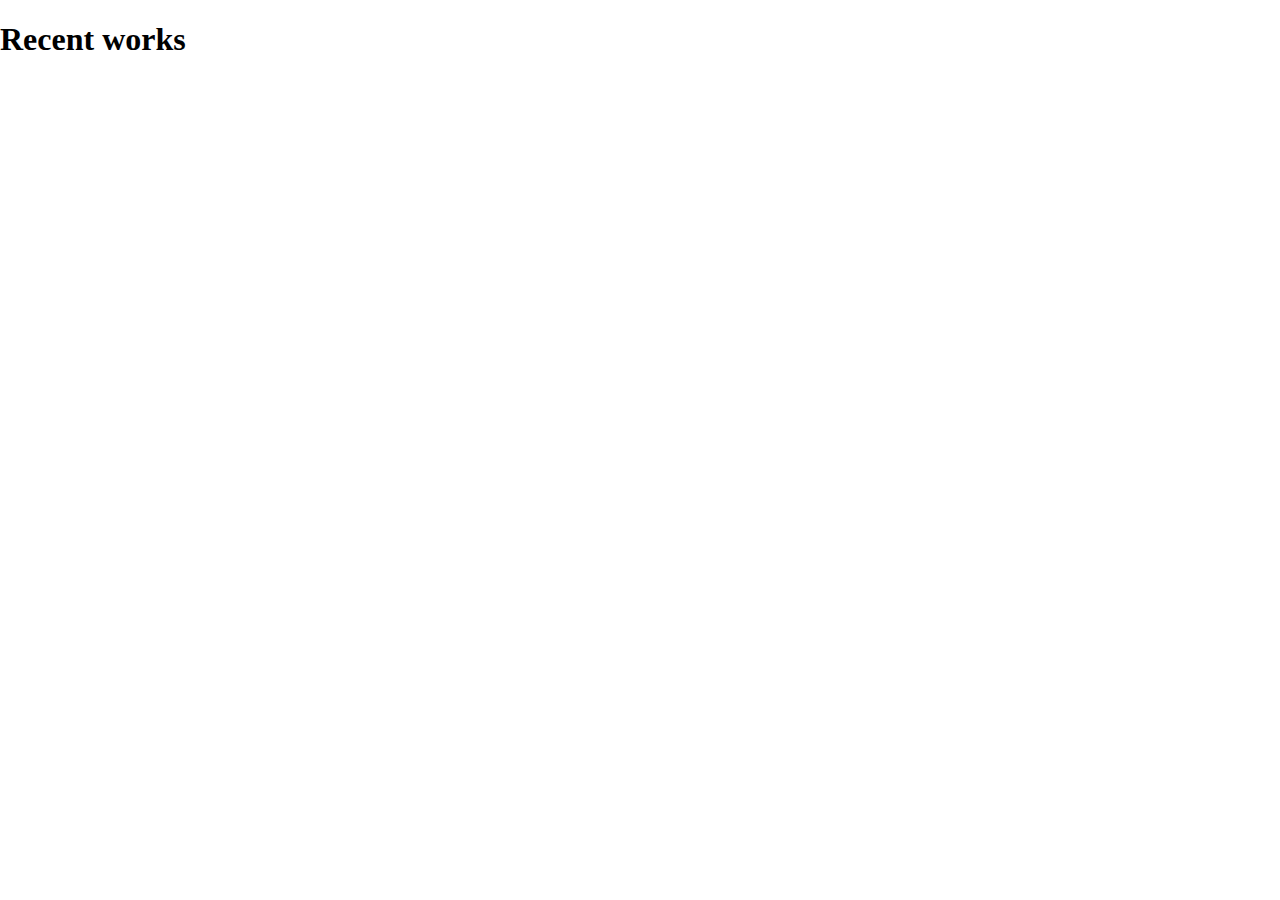
==== Grid/index.html @ 43415130 "Добавил проект Grid" ====
<!DOCTYPE html>
<html lang="en">
<head>
    <meta charset="UTF-8">
    <meta http-equiv="X-UA-Compatible" content="IE=edge">
    <meta name="viewport" content="width=device-width, initial-scale=1.0">
    <link rel="preconnect" href="https://fonts.googleapis.com">
    <link rel="preconnect" href="https://fonts.gstatic.com" crossorigin>
    <link href="https://fonts.googleapis.com/css2?family=Manrope:wght@200;500&display=swap" rel="stylesheet">
    <Link rel = "stylesheet" href = "css/normalize.css">
    <Link rel = "stylesheet" href = "css/styles.css">
    <title>Grid</title>
    
</head>
<body>
    <h1>Recent works</h1>
</body>
</html>
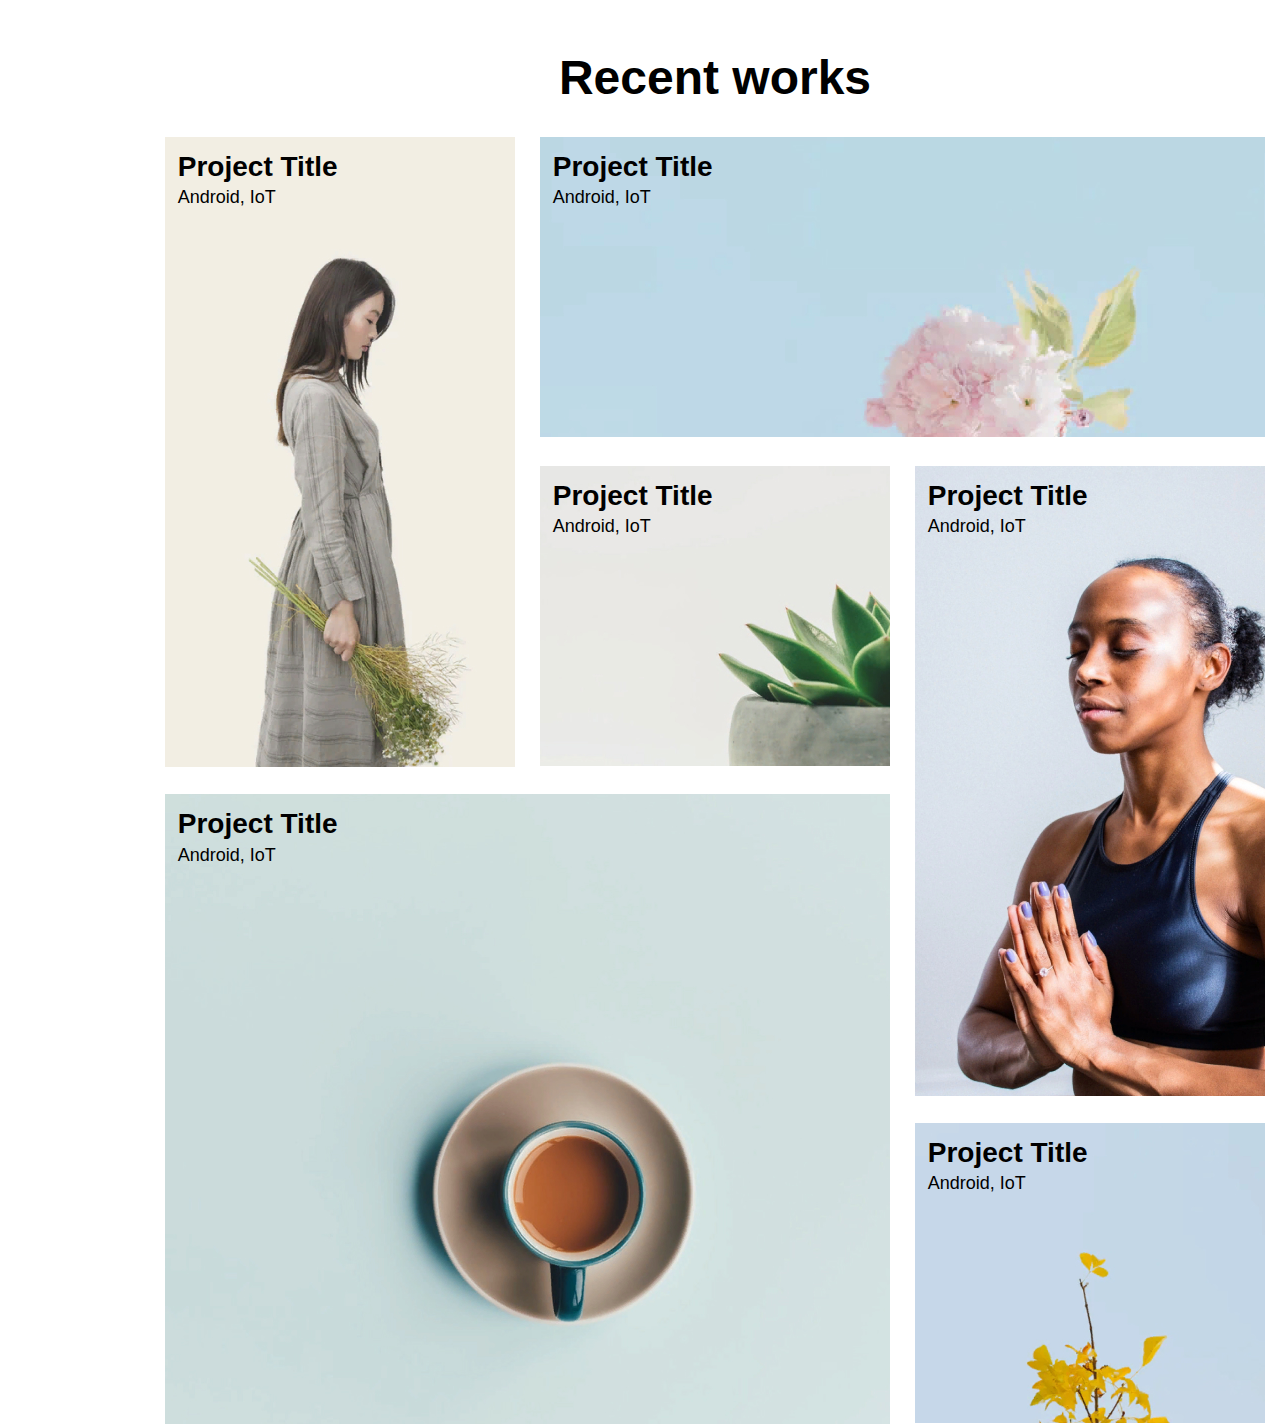
==== commit e5a2719c: "Добавил проект Grid" ====
--- a/Grid/index.html
+++ b/Grid/index.html
@@ -4,15 +4,68 @@
     <meta charset="UTF-8">
     <meta http-equiv="X-UA-Compatible" content="IE=edge">
     <meta name="viewport" content="width=device-width, initial-scale=1.0">
-    <link rel="preconnect" href="https://fonts.googleapis.com">
-    <link rel="preconnect" href="https://fonts.gstatic.com" crossorigin>
-    <link href="https://fonts.googleapis.com/css2?family=Manrope:wght@200;500&display=swap" rel="stylesheet">
-    <Link rel = "stylesheet" href = "css/normalize.css">
-    <Link rel = "stylesheet" href = "css/styles.css">
+    <Link rel = "stylesheet" href = "css/snyle.css">
     <title>Grid</title>
-    
 </head>
 <body>
-    <h1>Recent works</h1>
+    <section class="areaBox">
+        <a class='a' href='#'><h1 class="h1">Recent works</h1></a>
+    <div class="container">
+        <div class="one">
+            <div class="text">
+                <a class='a' href='#'><p class="p1">Project Title</p></a> 
+                <a class='a' href='#'><p class="p2">Android, IoT</p></a>
+                </div>
+                <a href='#'><div class="cov">
+            <img src="img/Cover.jpg">
+            </div></a>
+            
+        </div>
+        <div class="two">
+            <div class="text">
+                <a class='a' href='#'><p class="p1">Project Title</p></a> 
+                <a class='a' href='#'><p class="p2">Android, IoT</p></a>
+                </div>
+                <a href='#'><div class="cov1">
+            <img src="img/Cover-1.jpg">
+        </div></a>
+            </div>
+        <div class="three">
+            <div class="text">
+                <a class='a' href='#'><p class="p1">Project Title</p></a> 
+                <a class='a' href='#'><p class="p2">Android, IoT</p></a>
+                </div>
+                <a href='#'><div class="cov2" >
+            <img style="top:32px" src="img/Cover-2.jpg">
+        </div></a>
+            </div>
+        <div class="four">
+            <div class="text">
+                <a class='a' href='#'><p class="p1">Project Title</p></a> 
+                <a class='a' href='#'><p class="p2">Android, IoT</p></a>
+                </div>
+                <a href='#'><div class="cov3">
+            <img src="img/Cover-3.jpg">
+        </div></a>
+            </div>
+        <div class="five">
+            <div class="text">
+                <a class='a' href='#'><p class="p1">Project Title</p></a> 
+                <a class='a' href='#'><p class="p2">Android, IoT</p></a>
+                </div>
+                <a href='#'> <div class="cov4">
+            <img src="img/Cover-4.jpg">
+        </div></a>
+            </div>
+        <div class="six">
+            <div class="text">
+                <a class='a' href='#'><p class="p1">Project Title</p></a> 
+                <a class='a' href='#'><p class="p2">Android, IoT</p></a>
+                </div>
+                <a href='#'><div class="cov5">
+            <img src="img/Cover-5.jpg">
+            </div></a>
+      </div> 
+    </section> 
 </body>
 </html>--- a/Grid/css/snyle.css
+++ b/Grid/css/snyle.css
@@ -0,0 +1,123 @@
+body {
+    margin: 0 auto;
+}
+
+.a {
+   text-decoration: none;
+   color: black;
+}
+
+.a:hover { color: rgb(240, 3, 35)}
+
+.a:focus {color: rgb(66, 1, 119);}
+
+.areaBox {
+    width: 1100px;
+    margin-top: 50px;
+    margin-left: 165px;
+    margin-right: 165px;
+}
+
+.h1 {
+    width: 100%;
+    font-family: Arial, Helvetica, sans-serif;
+    text-align: center;
+    font-size: 48px;
+}
+
+.p1 {
+    font-family: Arial, Helvetica, sans-serif;
+    font-size: 28px;
+    font-weight: 600;
+}
+
+.p2 {
+    font-family: Arial, Helvetica, sans-serif;
+    font-size: 18px;
+    font-weight: 400;
+}
+
+.text {position: absolute;
+    width: 302px;
+    height: 76px;
+    line-height: 0.2em;
+    z-index: 2;
+    margin-left: 1%;
+}
+
+.container { 
+    width: 1078px;
+    height: 1290px; 
+    display: grid;
+    grid-template-columns: 0.8fr 0.8fr 0fr;
+    grid-template-rows: 1fr 1fr 1fr 0fr;
+    gap: 15px 25px;
+    grid-auto-flow: row;
+    grid-template-areas:
+      "one two two"
+      "one three four"
+      "five five four"
+      "five five six";
+      z-index: 1;
+  }
+  
+  .one { grid-area: one;
+         width: 100%;
+         height: auto; }
+  
+  .two { grid-area: two;
+         width: 100%;
+         height: auto;
+       }
+  
+  .three { grid-area: three;
+           width: 100%;
+           height: auto;
+           }
+  
+  .four { grid-area: four;
+          width: 100%;
+          height: auto;
+          }
+  
+  .five { grid-area: five; 
+          width: 100%;
+          height: 100%;
+          }
+  
+  .six { grid-area: six; 
+         width: 100%;
+         height: 100%;
+         }
+  
+  .cov { width: auto;
+         height: auto;
+         object-fit: fill;
+         overflow: hidden;}
+
+  .cov1 { width: auto;
+          height: auto;
+          object-fit: fill;
+          overflow: hidden;}
+
+  .cov2 { width: auto;
+          height: auto;
+            object-fit: fill;
+            overflow: hidden;
+            }
+
+  .cov3 { width: auto;
+          height: auto;
+          object-fit: fill;
+          overflow: hidden;}
+  
+  .cov4 { width: auto;
+          height: auto;
+          object-fit: fill;
+          overflow: hidden;}
+  
+  .cov5 { width: auto;
+          height: auto;
+          object-fit: fill;
+          overflow: hidden;
+            }